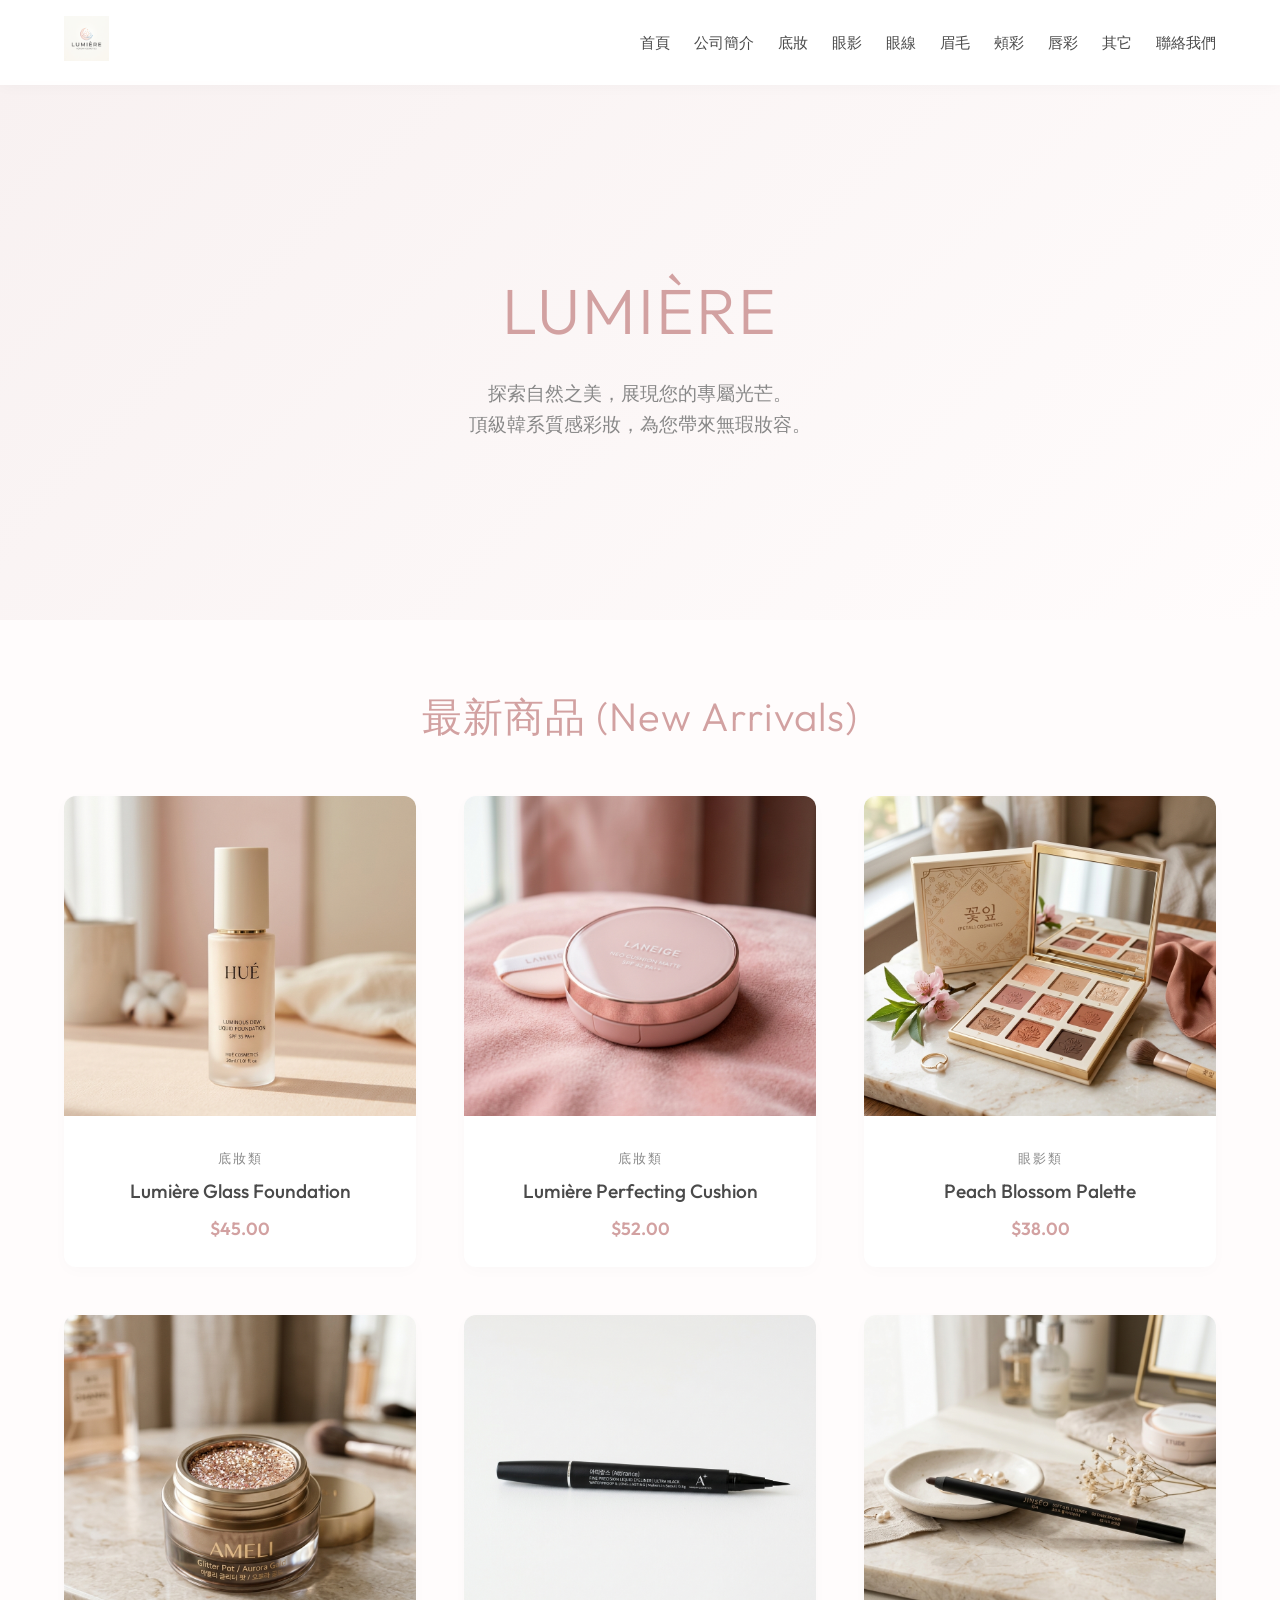
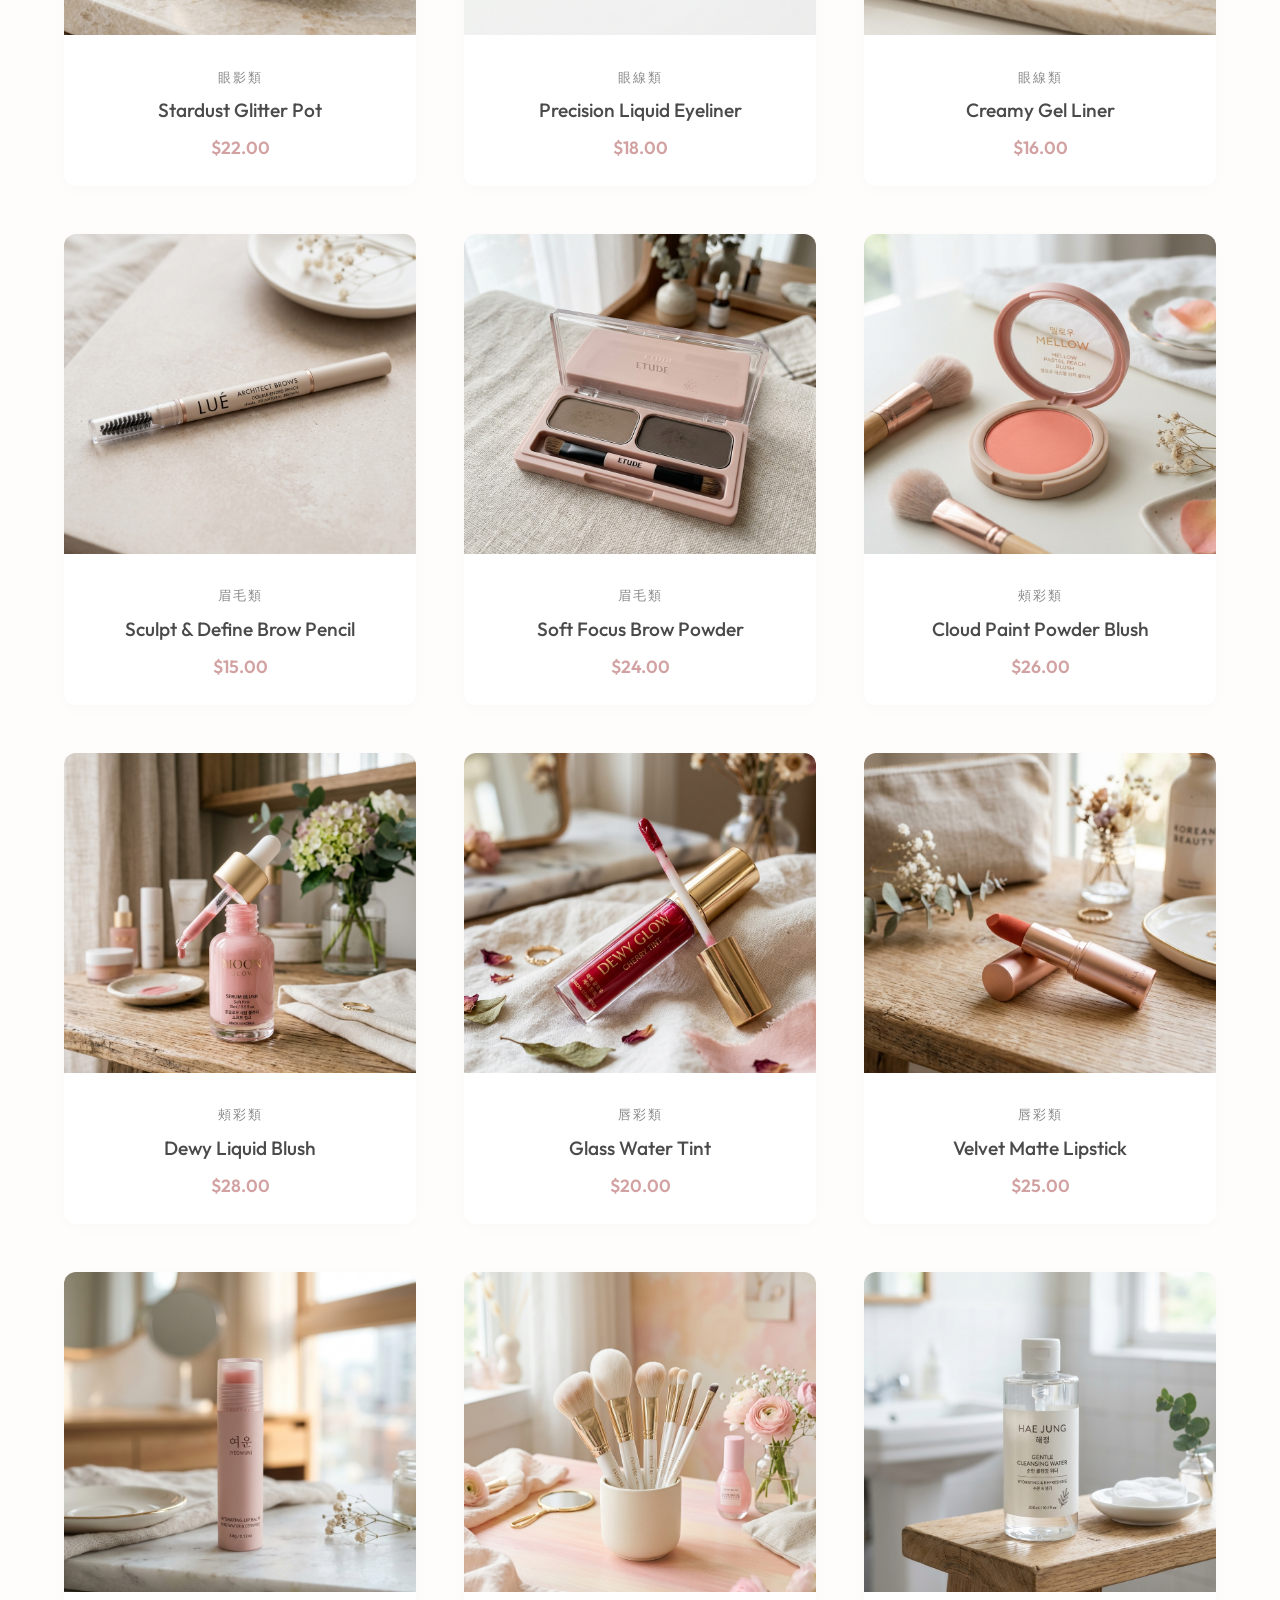
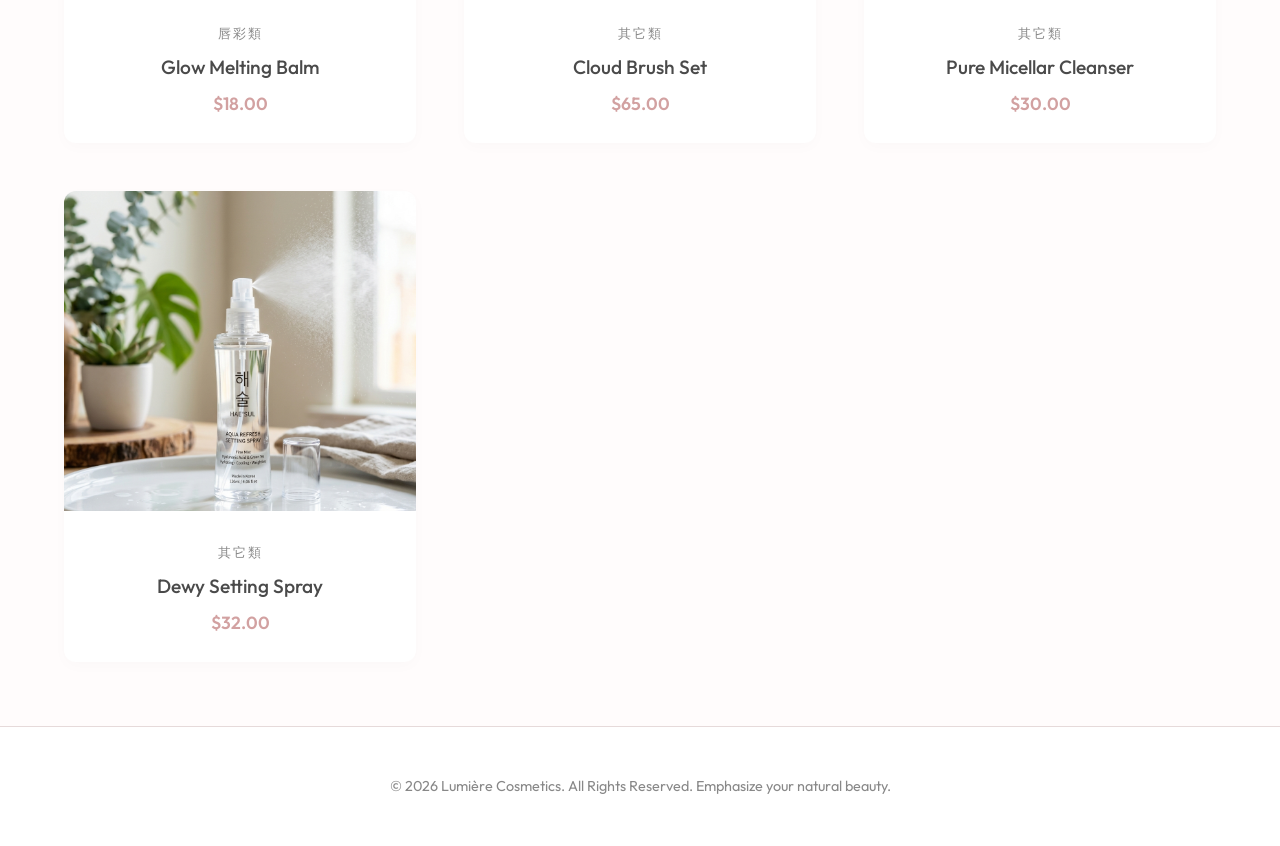
==== index.html @ 9e49bd5c "Add files via upload" ====
<!DOCTYPE html>
<html lang="zh-TW">
<head>
  <meta charset="UTF-8">
  <meta name="viewport" content="width=device-width, initial-scale=1.0">
  <title>Lumière | 韓系精緻彩妝首頁</title>
  <meta name="description" content="Lumière 提供最優質的韓系美妝產品，讓您散發自然光彩。">
  <link rel="stylesheet" href="style.css">
  <script src="data.js"></script>
  <script src="layout.js"></script>
</head>
<body>
  <div class="main-content">
    <section class="hero">
      <div>
        <h1>LUMIÈRE</h1>
        <p>探索自然之美，展現您的專屬光芒。<br>頂級韓系質感彩妝，為您帶來無瑕妝容。</p>
      </div>
    </section>

    <div class="container">
      <h2 class="section-title">最新商品 (New Arrivals)</h2>
      <div class="products-grid" id="products-grid">
        <!-- Products will be injected here by JS -->
      </div>
    </div>
  </div>

  <script>
    document.addEventListener('DOMContentLoaded', () => {
      // Render all products on home page
      renderProducts();
    });
  </script>
</body>
</html>
---- style.css ----
@import url('https://fonts.googleapis.com/css2?family=Outfit:wght@300;400;500;600;700&display=swap');

:root {
  --primary: #f8f1f1;
  --secondary: #e6dada;
  --accent: #d2a1a1;
  --text: #4a4a4a;
  --text-light: #888888;
  --bg: #fffcfc;
  --white: #ffffff;
}

* {
  box-sizing: border-box;
  margin: 0;
  padding: 0;
}

body {
  font-family: 'Outfit', sans-serif;
  background-color: var(--bg);
  color: var(--text);
  line-height: 1.6;
  min-height: 100vh;
  display: flex;
  flex-direction: column;
}

/* Navbar */
nav {
  position: fixed;
  top: 0;
  width: 100%;
  background: rgba(255, 255, 255, 0.9);
  backdrop-filter: blur(10px);
  z-index: 1000;
  display: flex;
  justify-content: space-between;
  align-items: center;
  padding: 1rem 5%;
  box-shadow: 0 1px 15px rgba(0,0,0,0.03);
}

.logo img {
  height: 45px;
  object-fit: contain;
}

.nav-links {
  display: flex;
  list-style: none;
  gap: 1.5rem;
}

.nav-links a {
  text-decoration: none;
  color: var(--text);
  font-weight: 500;
  transition: color 0.3s;
  font-size: 0.95rem;
}

.nav-links a:hover {
  color: var(--accent);
}

/* Page Layout */
.main-content {
  flex: 1;
  margin-top: 80px; /* Space for fixed nav */
}

/* Hero Section */
.hero {
  height: 60vh;
  display: flex;
  align-items: center;
  justify-content: center;
  text-align: center;
  background: linear-gradient(135deg, var(--primary) 0%, var(--bg) 100%);
  padding: 2rem;
}

.hero h1 {
  font-size: 4rem;
  margin-bottom: 1rem;
  color: var(--accent);
  font-weight: 300;
  letter-spacing: 2px;
}

.hero p {
  font-size: 1.2rem;
  color: var(--text-light);
  max-width: 600px;
  margin: 0 auto;
}

/* Products Grid */
.container {
  padding: 4rem 5%;
  max-width: 1400px;
  margin: 0 auto;
}

.section-title {
  text-align: center;
  font-size: 2.5rem;
  margin-bottom: 3rem;
  color: var(--accent);
  font-weight: 300;
  letter-spacing: 1px;
}

.products-grid {
  display: grid;
  grid-template-columns: repeat(auto-fill, minmax(280px, 1fr));
  gap: 3rem;
}

.product-card {
  background: var(--white);
  border-radius: 12px;
  overflow: hidden;
  box-shadow: 0 4px 15px rgba(0,0,0,0.02);
  transition: transform 0.3s, box-shadow 0.3s;
  cursor: pointer;
  text-decoration: none;
  color: inherit;
  display: block;
}

.product-card:hover {
  transform: translateY(-8px);
  box-shadow: 0 15px 30px rgba(0,0,0,0.08);
}

.product-image {
  width: 100%;
  height: 320px;
  object-fit: cover;
  background-color: var(--primary);
}

.product-info {
  padding: 1.5rem;
  text-align: center;
}

.product-category {
  font-size: 0.8rem;
  color: var(--text-light);
  text-transform: uppercase;
  letter-spacing: 2px;
  margin-bottom: 0.5rem;
}

.product-name {
  font-size: 1.2rem;
  font-weight: 500;
  margin-bottom: 0.5rem;
}

.product-price {
  color: var(--accent);
  font-weight: 600;
  font-size: 1.1rem;
}

/* Product Detail */
.product-detail-container {
  display: flex;
  flex-wrap: wrap;
  gap: 4rem;
  padding: 4rem 5%;
  max-width: 1200px;
  margin: 0 auto;
}

.product-detail-img {
  flex: 1;
  min-width: 300px;
  max-width: 500px;
  border-radius: 12px;
  box-shadow: 0 10px 30px rgba(0,0,0,0.05);
  object-fit: cover;
}

.product-detail-info {
  flex: 1;
  display: flex;
  flex-direction: column;
  justify-content: center;
  min-width: 300px;
}

.product-detail-title {
  font-size: 2.5rem;
  margin-bottom: 1rem;
  color: var(--text);
}

.product-detail-price {
  font-size: 1.8rem;
  color: var(--accent);
  margin-bottom: 2rem;
  font-weight: 500;
}

.product-detail-desc {
  color: var(--text-light);
  margin-bottom: 2rem;
  line-height: 1.8;
  font-size: 1.1rem;
}

.btn {
  display: inline-block;
  padding: 1rem 3rem;
  background: var(--accent);
  color: var(--white);
  border: none;
  border-radius: 30px;
  font-size: 1.1rem;
  cursor: pointer;
  transition: background 0.3s, transform 0.2s;
  text-decoration: none;
  text-align: center;
  align-self: flex-start;
}

.btn:hover {
  background: #bd8e8e;
  transform: translateY(-2px);
}

/* About & Contact */
.text-page {
  max-width: 800px;
  margin: 0 auto;
  padding: 4rem 5%;
  text-align: center;
}

.text-page p {
  font-size: 1.1rem;
  line-height: 1.8;
  color: var(--text-light);
  margin-bottom: 2rem;
}

.contact-info {
  background: var(--white);
  padding: 3rem;
  border-radius: 12px;
  box-shadow: 0 5px 20px rgba(0,0,0,0.03);
  margin-top: 2rem;
}

.contact-info h3 {
  margin-bottom: 1rem;
  color: var(--accent);
}

.contact-info p {
  margin-bottom: 0.5rem;
}

/* Footer */
footer {
  background: var(--white);
  padding: 3rem 5%;
  text-align: center;
  border-top: 1px solid var(--secondary);
}

.footer-text {
  color: var(--text-light);
  font-size: 0.9rem;
}
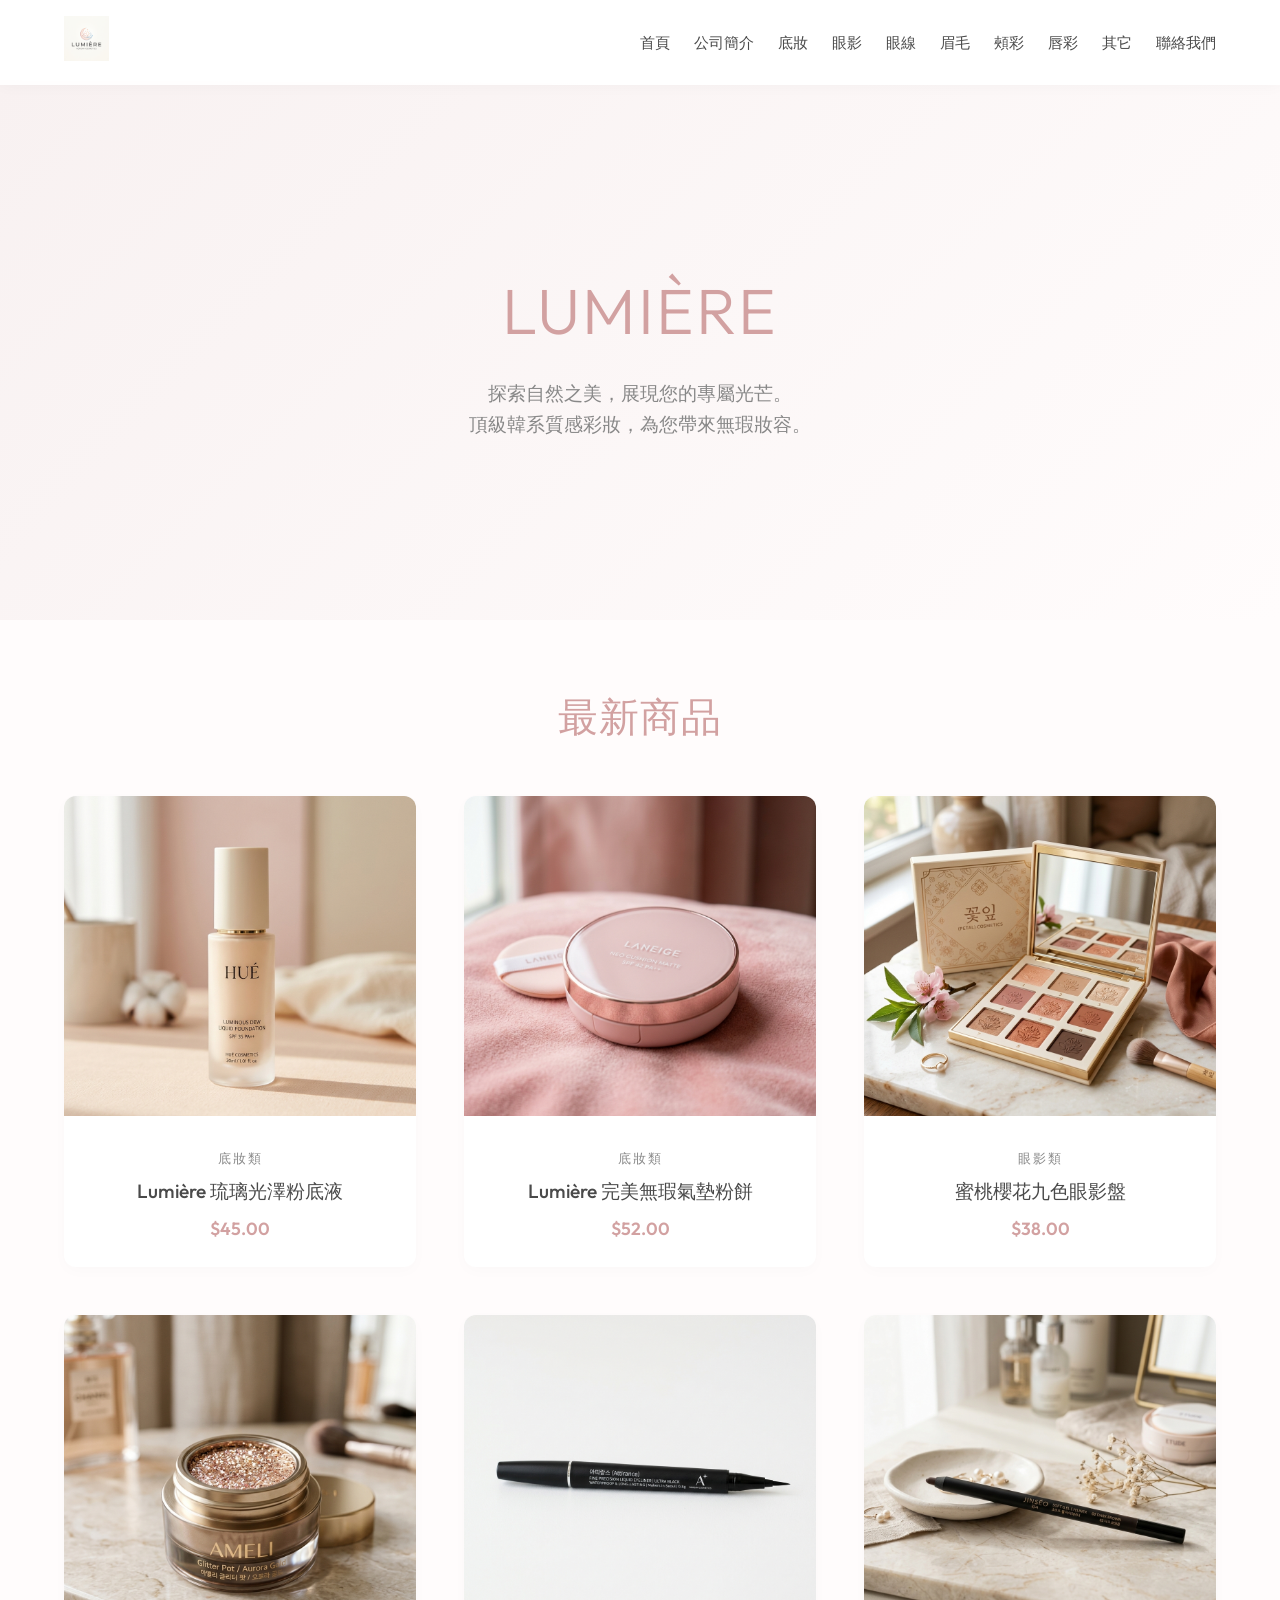
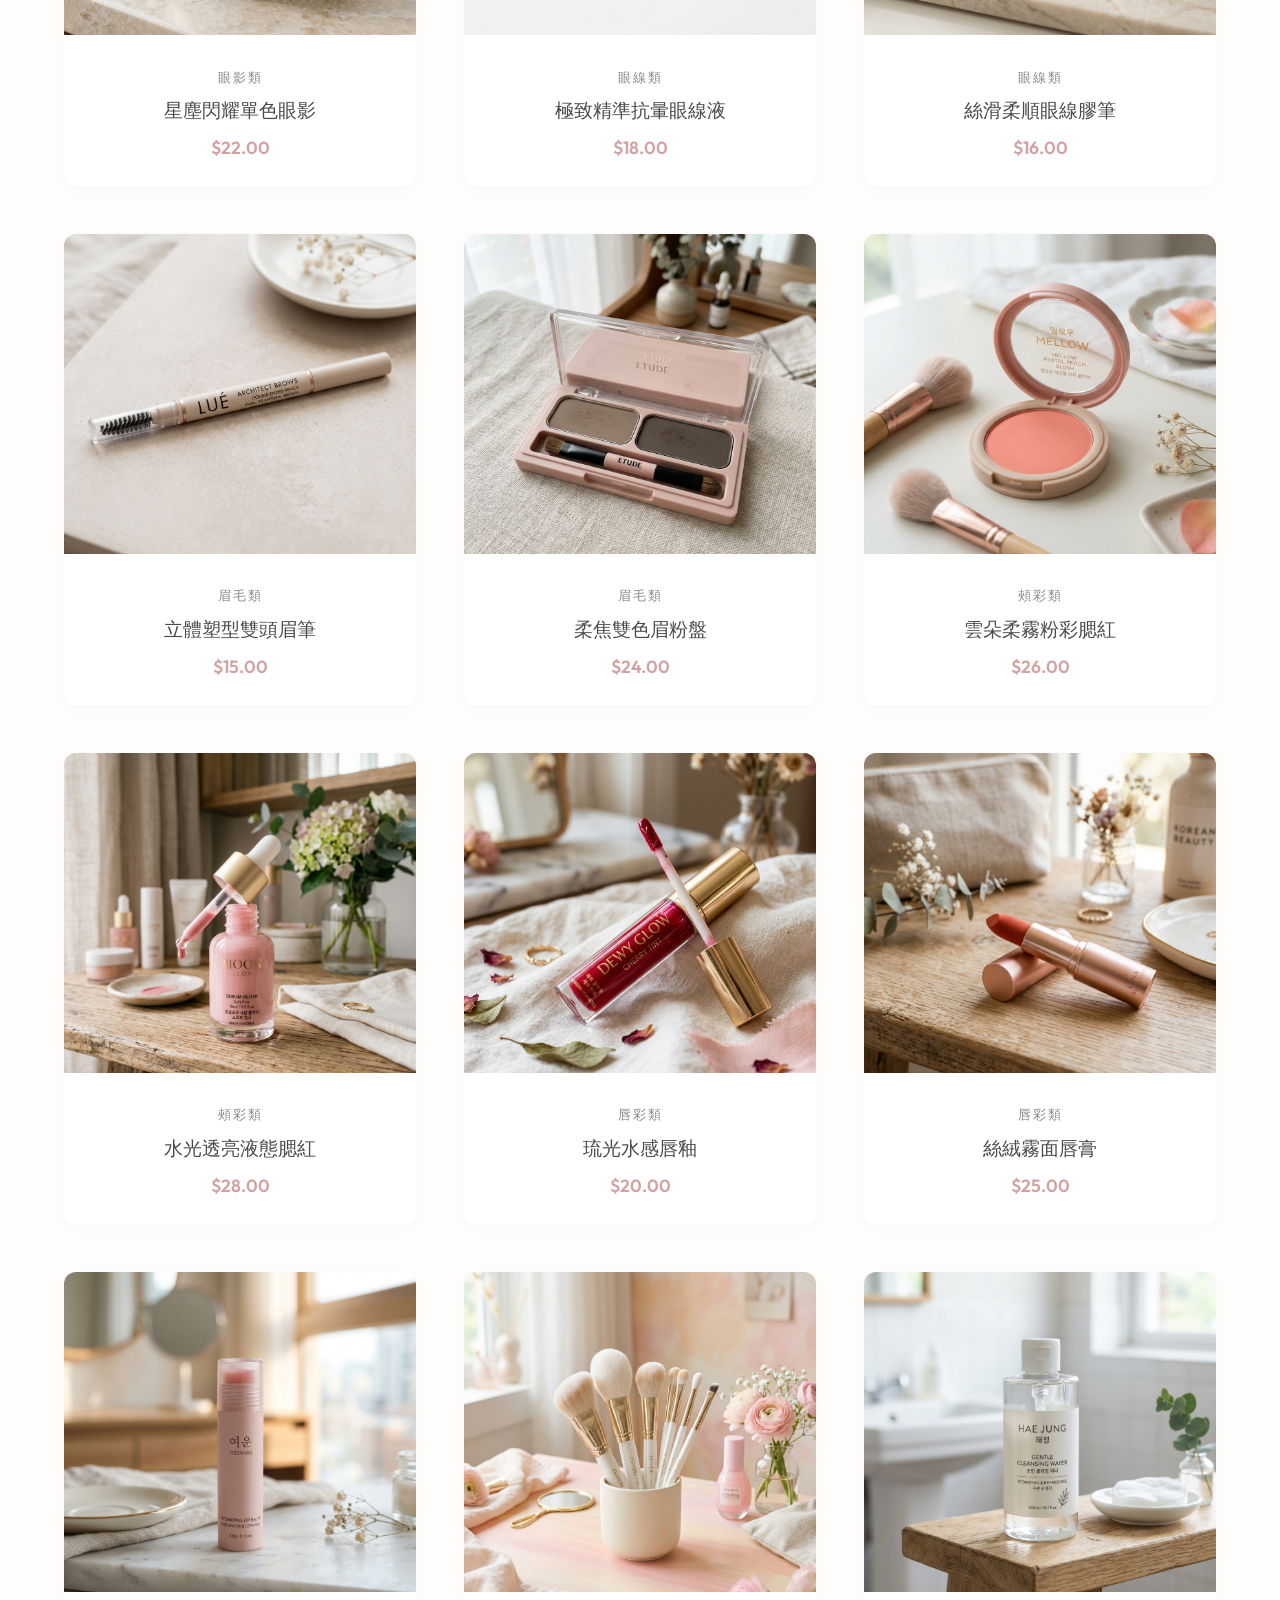
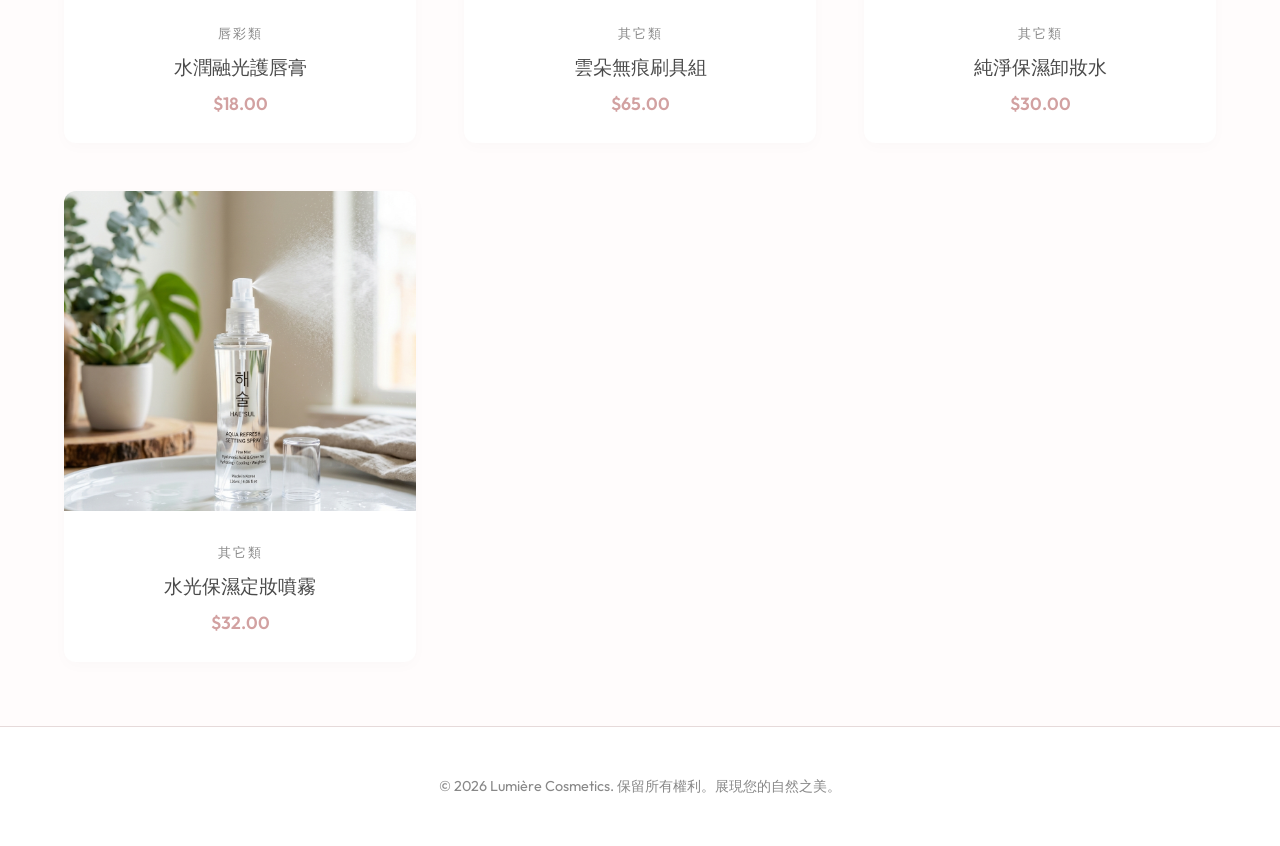
==== commit dc22be54: "Add files via upload" ====
--- a/index.html
+++ b/index.html
@@ -19,7 +19,7 @@
     </section>
 
     <div class="container">
-      <h2 class="section-title">最新商品 (New Arrivals)</h2>
+      <h2 class="section-title">最新商品</h2>
       <div class="products-grid" id="products-grid">
         <!-- Products will be injected here by JS -->
       </div>
